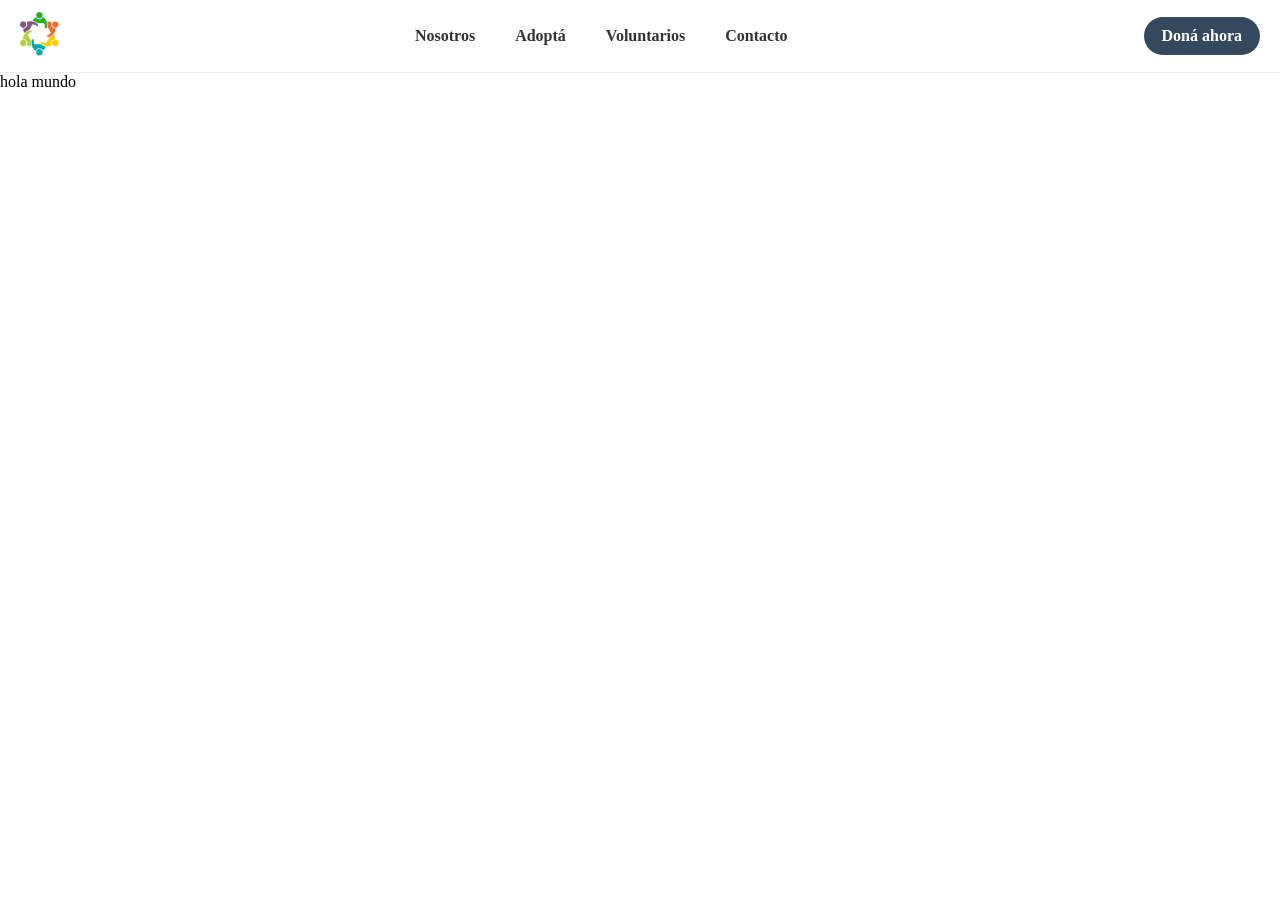
==== index.html @ ad878bfe "cambios menu" ====
<!DOCTYPE html>
<html lang="en">
<head>
    <meta charset="UTF-8">
    <meta name="viewport" content="width=device-width, initial-scale=1.0">
    <title>ONG</title>
    <link rel="stylesheet" href="componentes/menu-flex/styles.css">
</head>
<body>
    <div id="menu-root"></div>

    <main>
    hola mundo
        <!-- Contenido principal -->
    </main>

    <script type="module" src="componentes/menu-flex/menu.js"></script>
</body>
</html>
---- componentes/menu-flex/styles.css ----
* {
    margin: 0;
    padding: 0;
    box-sizing: border-box;
}

header nav {
    display: flex;
    align-items: center;
    justify-content: space-between;
    padding: 12px 20px;
    background-color: #ffffff;
    border-bottom: 1px solid #eee;
    position: relative;
    gap: 24px;
}

.menu-toggle {
    display: none;
    width: 44px;
    height: 44px;
    border: 0;
    background: transparent;
    padding: 0;
    cursor: pointer;
    align-items: center;
    justify-content: center;
    flex-direction: column;
    gap: 5px;
}

.menu-toggle span {
    display: block;
    width: 24px;
    height: 2px;
    background: #111;
    border-radius: 999px;
}

.menu-logo img {
    height: 44px;
}

.menu-spacer {
    display: none;
}

.menu-panel {
    display: flex;
    align-items: center;
    gap: 28px;
    margin-left: auto;
}

.menu-cta {
    margin-left: auto;
}

.menu-links {
    display: flex;
    gap: 28px;
    list-style: none;
    align-items: center;
}

.menu-links li a {
    text-decoration: none;
    color: #333;
    font-weight: 600;
    padding: 8px 6px;
}

.menu-cta .donate-btn {
    display: inline-block;
    background: #34495e;
    color: #fff;
    padding: 10px 18px;
    border-radius: 24px;
    text-decoration: none;
    font-weight: 600;
}

@media (max-width: 700px) {
    header nav {
        display: grid;
        grid-template-columns: 44px 1fr max-content;
        grid-template-areas:
            "toggle logo cta"
            "panel panel panel";
        align-items: center;
        gap: 0;
        padding: 10px 10px 8px;
    }

    .menu-toggle {
        display: inline-flex;
        grid-area: toggle;
    }

    .menu-logo {
        grid-area: logo;
        justify-self: center;
    }

    .menu-logo img {
        height: 40px;
    }

    .menu-spacer {
        display: none;
    }

    .menu-panel {
        grid-area: panel;
        display: none;
        width: 100%;
        margin-top: 12px;
        flex-direction: column;
        align-items: stretch;
        gap: 14px;
        padding-top: 12px;
        border-top: 1px solid #eee;
    }

    .menu-cta {
        grid-area: cta;
        margin-left: 0;
        justify-self: end;
        align-self: center;
        display: flex;
        align-items: center;
    }

    .menu-cta .donate-btn {
        min-width: 0;
    }

    .menu-open .menu-panel {
        display: flex;
    }

    .menu-links {
        flex-direction: column;
        align-items: stretch;
        gap: 8px;
    }

    .menu-links li a {
        display: block;
        padding: 10px 0;
    }

}

@media (min-width: 701px) {
    .menu-panel {
        display: flex !important;
    }
}
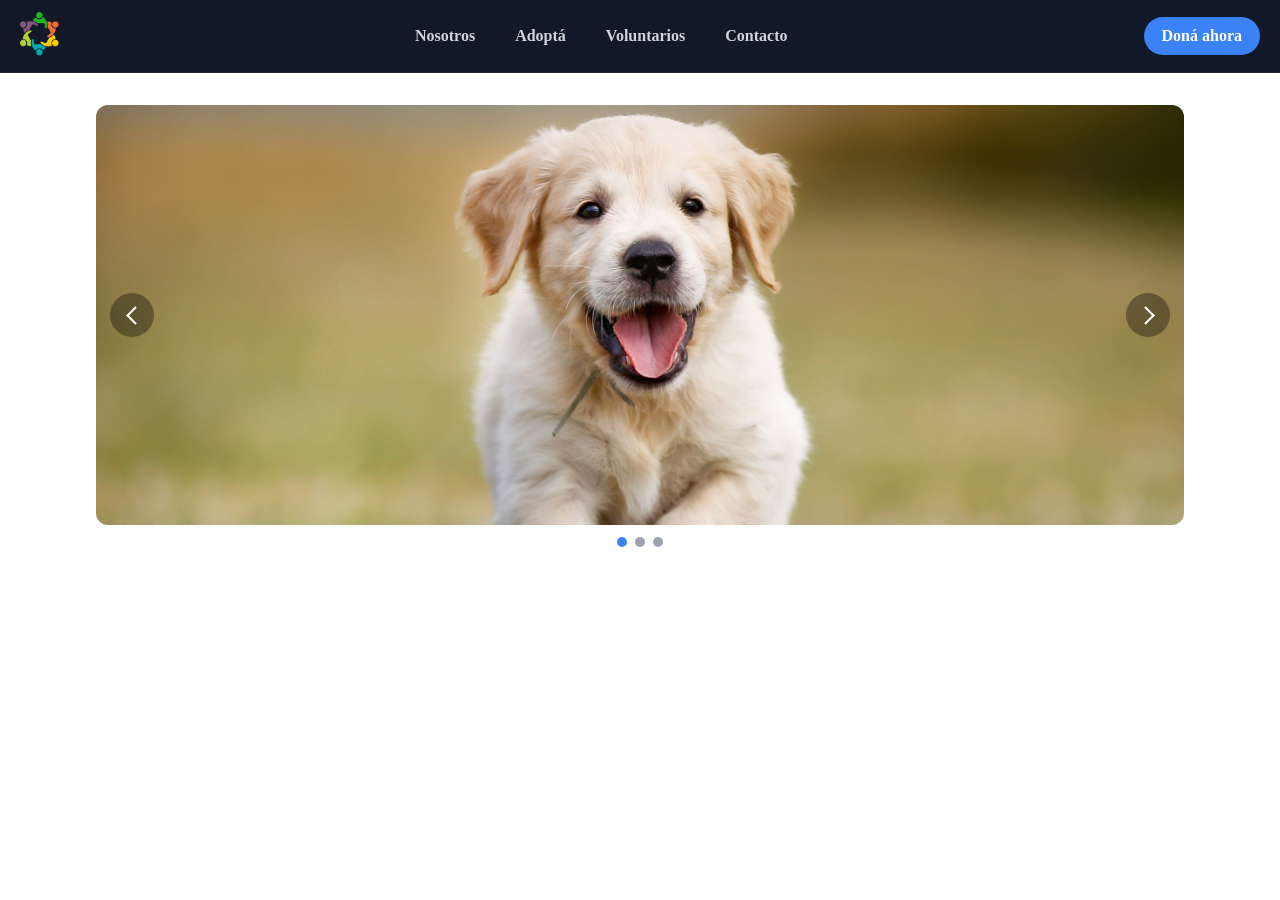
==== commit cfd607aa: "cambios carrousel" ====
--- a/index.html
+++ b/index.html
@@ -5,15 +5,16 @@
     <meta name="viewport" content="width=device-width, initial-scale=1.0">
     <title>ONG</title>
     <link rel="stylesheet" href="componentes/menu-flex/styles.css">
+    <link rel="stylesheet" href="componentes/carrousel/styles.css">
 </head>
 <body>
     <div id="menu-root"></div>
 
     <main>
-    hola mundo
-        <!-- Contenido principal -->
+        <div id="carrousel-root"></div>
     </main>
 
     <script type="module" src="componentes/menu-flex/menu.js"></script>
+    <script type="module" src="componentes/carrousel/carrousel.js"></script>
 </body>
 </html>
--- a/componentes/menu-flex/styles.css
+++ b/componentes/menu-flex/styles.css
@@ -2,6 +2,10 @@
     margin: 0;
     padding: 0;
     box-sizing: border-box;
+}
+
+header {
+    min-width: 275px;
 }
 
 header nav {
@@ -9,10 +13,11 @@
     align-items: center;
     justify-content: space-between;
     padding: 12px 20px;
-    background-color: #ffffff;
-    border-bottom: 1px solid #eee;
+    background-color: #111827;
+    border-bottom: 1px solid #1f2937;
     position: relative;
     gap: 24px;
+    min-width: 275px;
 }
 
 .menu-toggle {
@@ -33,7 +38,7 @@
     display: block;
     width: 24px;
     height: 2px;
-    background: #111;
+    background: #e5e7eb;
     border-radius: 999px;
 }
 
@@ -65,19 +70,29 @@
 
 .menu-links li a {
     text-decoration: none;
-    color: #333;
+    color: #d1d5db;
     font-weight: 600;
     padding: 8px 6px;
+    transition: color 0.2s;
+}
+
+.menu-links li a:hover {
+    color: #ffffff;
 }
 
 .menu-cta .donate-btn {
     display: inline-block;
-    background: #34495e;
+    background: #3b82f6;
     color: #fff;
     padding: 10px 18px;
     border-radius: 24px;
     text-decoration: none;
     font-weight: 600;
+    transition: background 0.2s;
+}
+
+.menu-cta .donate-btn:hover {
+    background: #2563eb;
 }
 
 @media (max-width: 700px) {
@@ -119,7 +134,7 @@
         align-items: stretch;
         gap: 14px;
         padding-top: 12px;
-        border-top: 1px solid #eee;
+        border-top: 1px solid #1f2937;
     }
 
     .menu-cta {
--- a/componentes/carrousel/styles.css
+++ b/componentes/carrousel/styles.css
@@ -0,0 +1,113 @@
+#carrousel-root {
+    width: 85%;
+    margin: 32px auto;
+}
+
+.carrousel-wrapper {
+    width: 100%;
+}
+
+.carrousel {
+    position: relative;
+    width: 100%;
+    overflow: hidden;
+    border-radius: 12px;
+}
+
+.carrousel-track {
+    display: grid;
+    width: 100%;
+}
+
+.carrousel-slide {
+    grid-area: 1 / 1;
+    opacity: 0;
+    transition: opacity 0.5s ease;
+    pointer-events: none;
+}
+
+.carrousel-slide.active {
+    opacity: 1;
+    pointer-events: auto;
+}
+
+.carrousel-slide img {
+    width: 100%;
+    height: 420px;
+    object-fit: cover;
+    display: block;
+}
+
+.carrousel-arrow {
+    position: absolute;
+    top: 50%;
+    transform: translateY(-50%);
+    z-index: 10;
+    background: rgba(0, 0, 0, 0.35);
+    border: none;
+    width: 44px;
+    height: 44px;
+    border-radius: 50%;
+    cursor: pointer;
+    display: flex;
+    align-items: center;
+    justify-content: center;
+    transition: background 0.2s;
+}
+
+.carrousel-arrow:hover {
+    background: rgba(0, 0, 0, 0.6);
+}
+
+.carrousel-arrow::before {
+    content: '';
+    display: block;
+    width: 11px;
+    height: 11px;
+    border-top: 2.5px solid #fff;
+    border-right: 2.5px solid #fff;
+}
+
+.carrousel-prev {
+    left: 14px;
+}
+
+.carrousel-prev::before {
+    transform: rotate(-135deg) translate(-2px, 2px);
+}
+
+.carrousel-next {
+    right: 14px;
+}
+
+.carrousel-next::before {
+    transform: rotate(45deg) translate(-2px, 2px);
+}
+
+.carrousel-dots {
+    display: flex;
+    justify-content: center;
+    gap: 8px;
+    padding: 12px 0 4px;
+}
+
+.carrousel-dot {
+    width: 10px;
+    height: 10px;
+    border-radius: 50%;
+    border: none;
+    background: #9ca3af;
+    cursor: pointer;
+    padding: 0;
+    transition: background 0.2s;
+}
+
+.carrousel-dot.active {
+    background: #3b82f6;
+}
+
+@media (max-width: 600px) {
+    .carrousel-slide img {
+        height: 220px;
+    }
+}
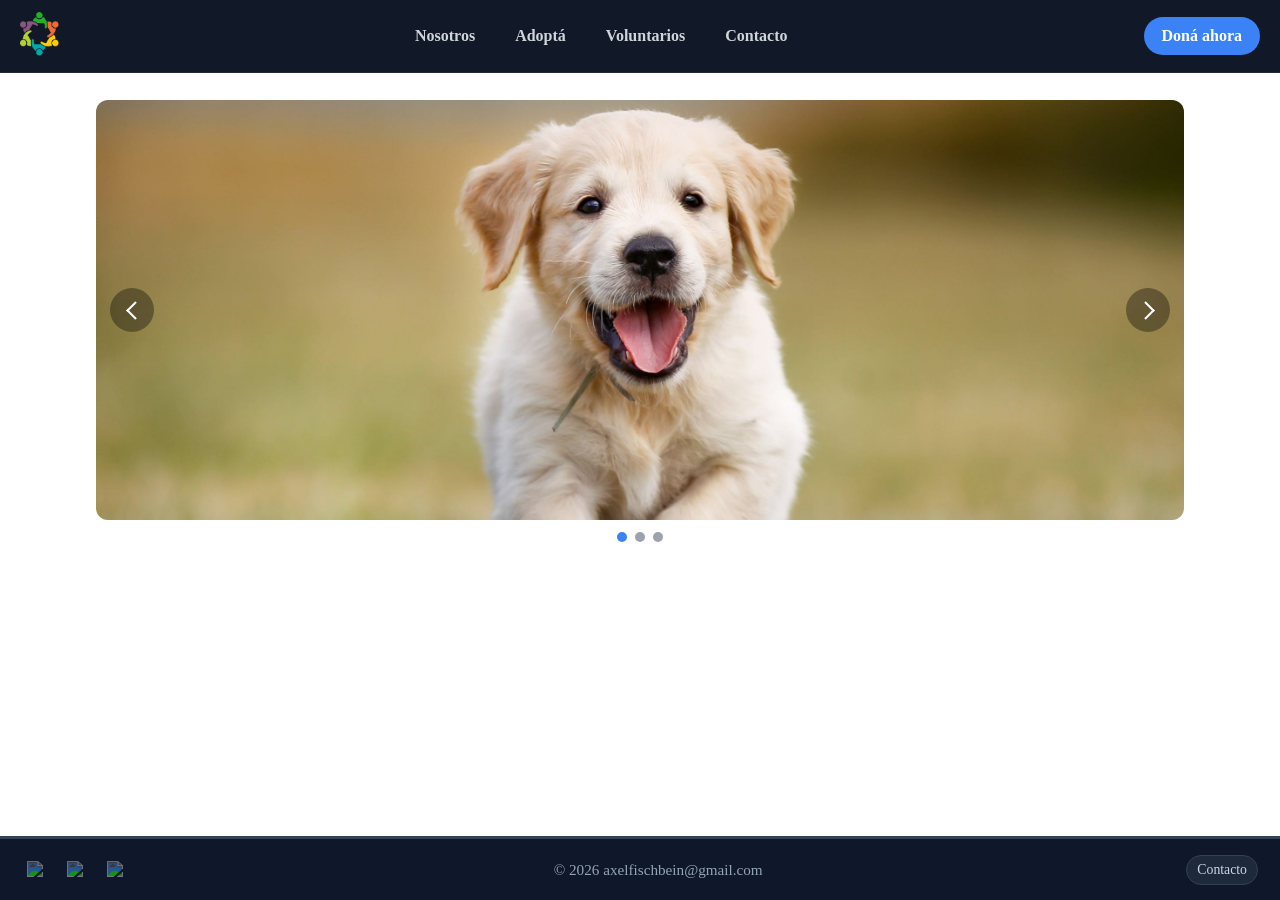
==== commit b613b52f: "cambios footer" ====
--- a/index.html
+++ b/index.html
@@ -6,6 +6,7 @@
     <title>ONG</title>
     <link rel="stylesheet" href="componentes/menu-flex/styles.css">
     <link rel="stylesheet" href="componentes/carrousel/styles.css">
+    <link rel="stylesheet" href="componentes/footer/styles.css">
 </head>
 <body>
     <div id="menu-root"></div>
@@ -14,7 +15,13 @@
         <div id="carrousel-root"></div>
     </main>
 
+    <div id="footer-root"></div>
+
     <script type="module" src="componentes/menu-flex/menu.js"></script>
     <script type="module" src="componentes/carrousel/carrousel.js"></script>
+    <script type="module">
+        import { renderFooter } from './componentes/footer/footer.js';
+        renderFooter('footer-root');
+    </script>
 </body>
 </html>
--- a/componentes/menu-flex/styles.css
+++ b/componentes/menu-flex/styles.css
@@ -4,7 +4,16 @@
     box-sizing: border-box;
 }
 
+body {
+    padding-top: 68px;
+}
+
 header {
+    position: fixed;
+    top: 0;
+    left: 0;
+    right: 0;
+    z-index: 1000;
     min-width: 275px;
 }
 
--- a/componentes/carrousel/styles.css
+++ b/componentes/carrousel/styles.css
@@ -1,6 +1,9 @@
 #carrousel-root {
-    width: 85%;
+    width: min(85%, calc(100% - 20px));
+    min-width: 300px;
+    min-width: min(275px, calc(100% - 20px));
     margin: 32px auto;
+
 }
 
 .carrousel-wrapper {
@@ -31,9 +34,15 @@
     pointer-events: auto;
 }
 
-.carrousel-slide img {
+.carrousel-slide picture {
+    display: block;
+    width: 100%;
+}
+
+.carrousel-slide picture img {
     width: 100%;
     height: 420px;
+    min-height: 250px;
     object-fit: cover;
     display: block;
 }
@@ -107,7 +116,7 @@
 }
 
 @media (max-width: 600px) {
-    .carrousel-slide img {
-        height: 220px;
+    .carrousel-slide picture img {
+        height: 250px;
     }
 }
--- a/componentes/footer/styles.css
+++ b/componentes/footer/styles.css
@@ -0,0 +1,98 @@
+.has-footer-bar {
+    min-height: 100vh;
+    display: flex;
+    flex-direction: column;
+}
+
+.has-footer-bar #footer-root {
+    margin-top: auto;
+    width: 100%;
+}
+
+.has-footer-bar.tabla-page,
+.has-footer-bar.about-page {
+    padding-bottom: 0;
+}
+
+.has-footer-bar.resultado {
+    min-height: 100vh;
+}
+
+.has-footer-bar.resultado #footer-root {
+    margin-top: auto;
+}
+
+.site-footer {
+    color: #cbd5e1;
+    background-color: #0f172a;
+}
+
+.footer-bottom {
+    position: static;
+    border-top: 3px solid #334155;
+    background-color: #0f172a;
+    min-height: 64px;
+    padding: 10px 22px;
+    display: flex;
+    flex-direction: row;
+    align-items: center;
+    justify-content: space-between;
+    gap: 12px;
+}
+
+.footer-social {
+    display: flex;
+    align-items: center;
+    gap: 12px;
+}
+
+.footer-social a {
+    text-decoration: none;
+    color: #94a3b8;
+    font-weight: 700;
+    width: 28px;
+    height: 28px;
+    display: inline-flex;
+    align-items: center;
+    justify-content: center;
+}
+
+.footer-social a img {
+    width: 18px;
+    height: 18px;
+    display: block;
+    filter: invert(80%) sepia(5%) saturate(500%) hue-rotate(180deg) brightness(95%) contrast(90%);
+}
+
+.footer-copy {
+    margin: 0;
+    text-align: center;
+    color: #94a3b8;
+    font-size: 0.95rem;
+}
+
+.footer-stores {
+    display: flex;
+    justify-content: flex-end;
+    align-items: center;
+    gap: 8px;
+}
+
+.footer-stores a {
+    text-decoration: none;
+    color: #cbd5e1;
+    font-size: 0.86rem;
+    border: 1px solid #334155;
+    border-radius: 999px;
+    padding: 6px 10px;
+    background-color: #1e293b;
+}
+
+@media (max-width: 700px) {
+    .footer-bottom {
+        flex-direction: column;
+        align-items: center;
+        text-align: center;
+        padding: 10px 12px 12px;
+    }
+}
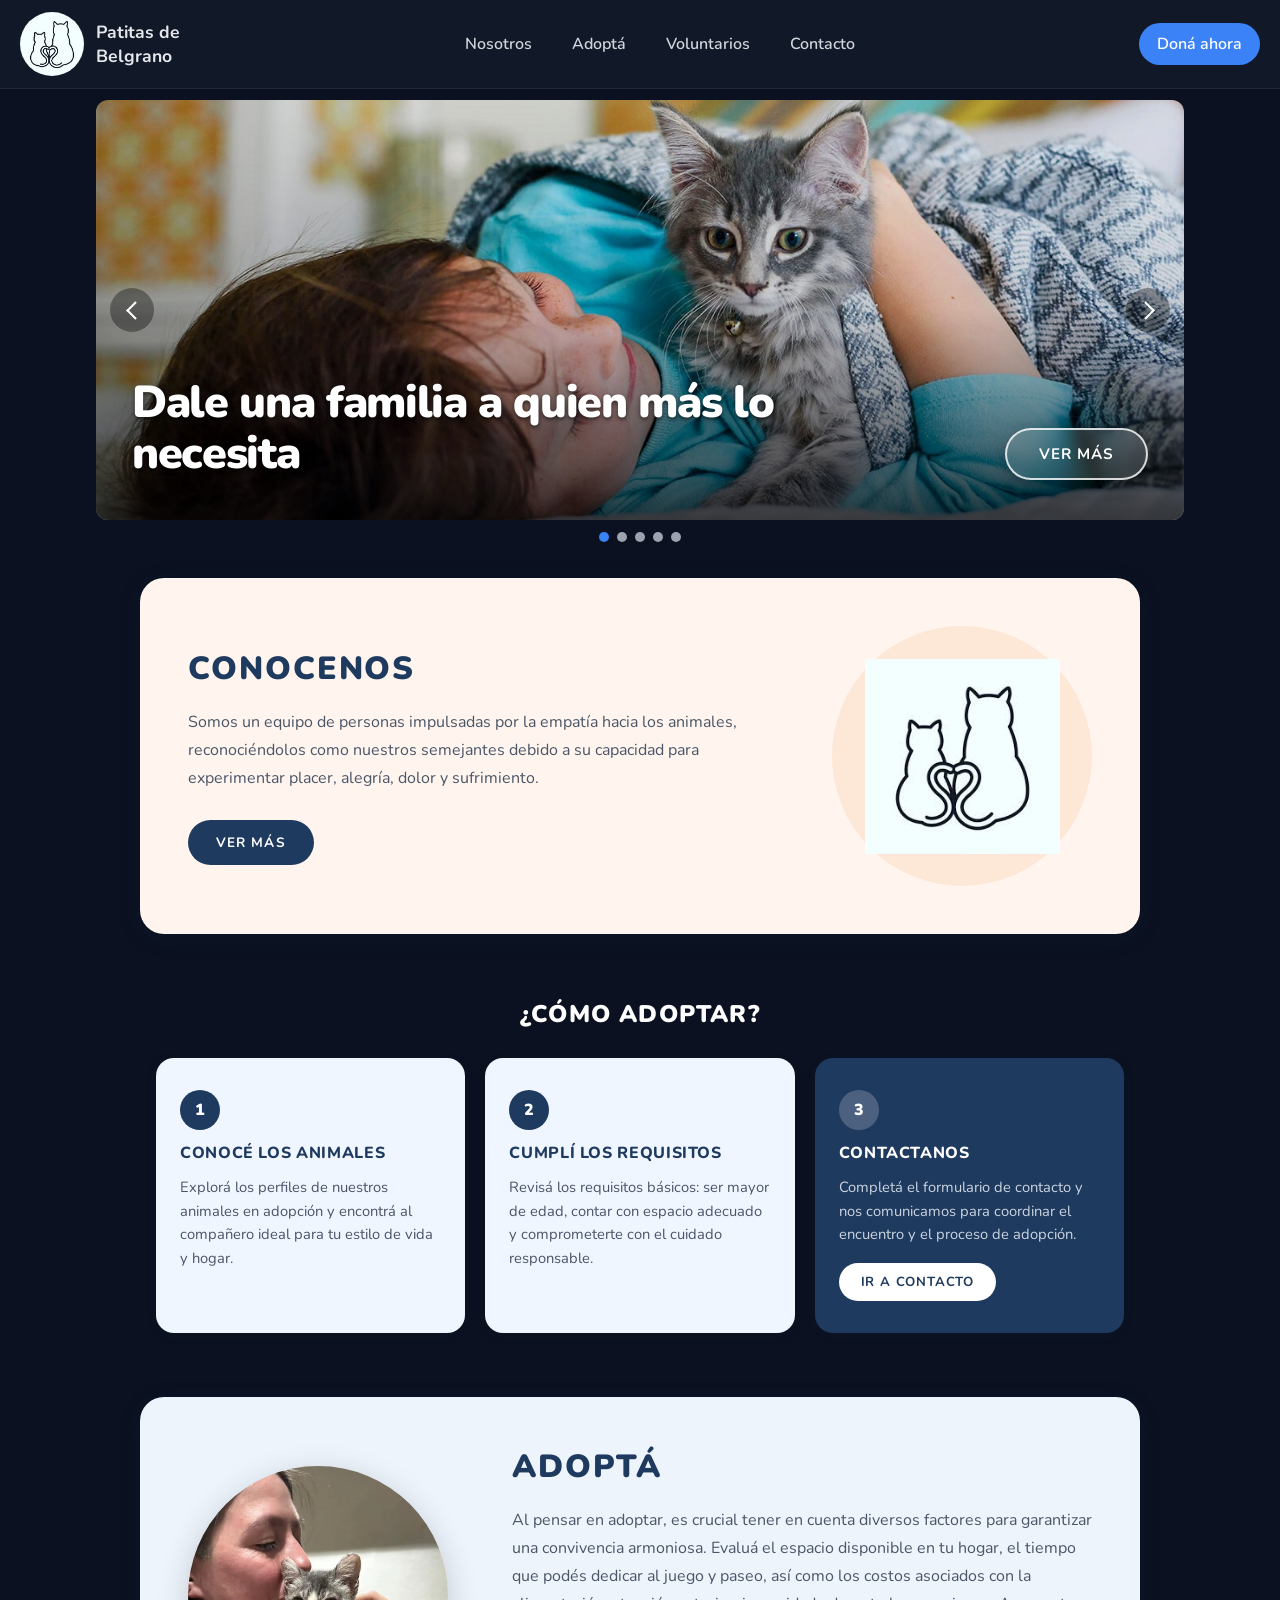
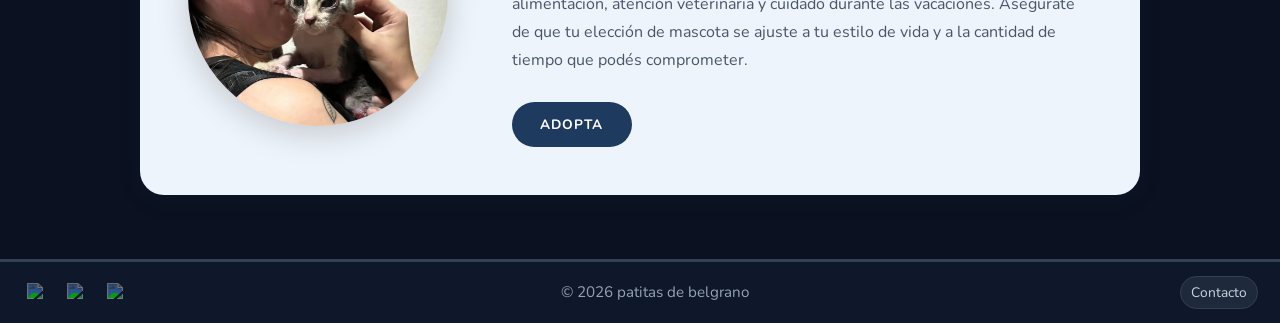
==== commit 78a78475: "cambios paginas" ====
--- a/index.html
+++ b/index.html
@@ -7,12 +7,424 @@
     <link rel="stylesheet" href="componentes/menu-flex/styles.css">
     <link rel="stylesheet" href="componentes/carrousel/styles.css">
     <link rel="stylesheet" href="componentes/footer/styles.css">
+    <style>
+        .adopta-hero {
+            max-width: 1000px;
+            margin: 64px auto;
+            padding: 48px;
+            display: grid;
+            grid-template-columns: auto 1fr;
+            gap: 64px;
+            align-items: center;
+            background: #eef4fb;
+            border-radius: 24px;
+            box-shadow: 0 4px 24px rgba(31, 58, 95, 0.10);
+        }
+
+        .adopta-hero__img-col {
+            display: flex;
+            flex-direction: column;
+            align-items: center;
+            gap: 20px;
+        }
+
+        .adopta-hero__img-col img {
+            width: 260px;
+            height: 260px;
+            border-radius: 50%;
+            object-fit: cover;
+            object-position: center;
+            box-shadow: 0 8px 32px rgba(0,0,0,0.18);
+        }
+
+        .adopta-hero__postulate {
+            display: inline-block;
+            background: #1f3a5f;
+            color: #fff;
+            text-decoration: none;
+            padding: 13px 28px;
+            border-radius: 999px;
+            font-weight: 700;
+            font-size: 0.85rem;
+            letter-spacing: 0.08em;
+            text-transform: uppercase;
+            transition: background 0.2s;
+            white-space: nowrap;
+        }
+
+        .adopta-hero__postulate:hover {
+            background: #2e5080;
+        }
+
+        .adopta-hero__content h2 {
+            margin: 0 0 18px;
+            color: #1f3a5f;
+            font-size: 2rem;
+            font-weight: 900;
+            letter-spacing: 0.06em;
+            text-transform: uppercase;
+        }
+
+        .adopta-hero__content p {
+            margin: 0 0 28px;
+            color: #4a5568;
+            font-size: 1rem;
+            line-height: 1.75;
+        }
+
+        .adopta-hero__actions {
+            display: flex;
+            gap: 16px;
+            flex-wrap: wrap;
+        }
+
+        .adopta-hero__btn {
+            display: inline-block;
+            background: #1f3a5f;
+            color: #fff;
+            text-decoration: none;
+            padding: 13px 24px;
+            border-radius: 999px;
+            font-weight: 700;
+            font-size: 0.82rem;
+            letter-spacing: 0.08em;
+            text-transform: uppercase;
+            transition: background 0.2s;
+        }
+
+        .adopta-hero__btn:hover {
+            background: #2e5080;
+        }
+
+        /* ── Pasos para adoptar ── */
+        .pasos-section {
+            max-width: 1000px;
+            margin: 48px auto 0;
+            padding: 0 16px;
+        }
+
+        .pasos-section__title {
+            text-align: center;
+            color: white;
+            font-size: 1.5rem;
+            font-weight: 900;
+            letter-spacing: 0.05em;
+            text-transform: uppercase;
+            margin: 0 0 28px;
+        }
+
+        .pasos-grid {
+            display: grid;
+            grid-template-columns: repeat(3, 1fr);
+            gap: 20px;
+        }
+
+        .paso-card {
+            background: #f0f6ff;
+            border-radius: 18px;
+            padding: 32px 24px;
+            display: flex;
+            flex-direction: column;
+            align-items: flex-start;
+            gap: 12px;
+            box-shadow: 0 2px 12px rgba(31, 58, 95, 0.08);
+        }
+
+        .paso-card--last {
+            background: #1f3a5f;
+        }
+
+        .paso-card__number {
+            width: 40px;
+            height: 40px;
+            border-radius: 50%;
+            background: #1f3a5f;
+            color: #fff;
+            font-weight: 900;
+            font-size: 1rem;
+            display: flex;
+            align-items: center;
+            justify-content: center;
+            flex-shrink: 0;
+        }
+
+        .paso-card--last .paso-card__number {
+            background: rgba(255,255,255,0.2);
+        }
+
+        .paso-card__title {
+            margin: 0;
+            color: #1f3a5f;
+            font-size: 1rem;
+            font-weight: 800;
+            text-transform: uppercase;
+            letter-spacing: 0.04em;
+        }
+
+        .paso-card--last .paso-card__title {
+            color: #fff;
+        }
+
+        .paso-card__text {
+            margin: 0;
+            color: #4a5568;
+            font-size: 0.92rem;
+            line-height: 1.6;
+            flex: 1;
+        }
+
+        .paso-card--last .paso-card__text {
+            color: #cbd5e1;
+        }
+
+        .paso-card__link {
+            display: inline-block;
+            background: #fff;
+            color: #1f3a5f;
+            text-decoration: none;
+            padding: 10px 22px;
+            border-radius: 999px;
+            font-weight: 700;
+            font-size: 0.82rem;
+            letter-spacing: 0.06em;
+            text-transform: uppercase;
+            transition: background 0.2s, color 0.2s;
+            margin-top: 4px;
+        }
+
+        .paso-card__link:hover {
+            background: #eef4fb;
+        }
+
+        @media (max-width: 700px) {
+            .pasos-grid {
+                grid-template-columns: 1fr;
+            }
+        }
+
+        @media (max-width: 700px) {
+            .adopta-hero {
+                grid-template-columns: 1fr;
+                text-align: center;
+                gap: 32px;
+                padding: 32px 24px;
+                margin: 32px 16px;
+            }
+
+            .adopta-hero__actions {
+                justify-content: center;
+            }
+        }
+
+        .conocenos-card {
+            max-width: 1000px;
+            margin: 0 auto 64px;
+            padding: 48px;
+            display: grid;
+            grid-template-columns: 1fr auto;
+            gap: 64px;
+            align-items: center;
+            background: #fff5ee;
+            border-radius: 24px;
+            box-shadow: 0 4px 24px rgba(31, 58, 95, 0.10);
+        }
+
+        .conocenos-card__content h2 {
+            margin: 0 0 18px;
+            color: #1f3a5f;
+            font-size: 2rem;
+            font-weight: 900;
+            letter-spacing: 0.06em;
+            text-transform: uppercase;
+        }
+
+        .conocenos-card__content p {
+            margin: 0 0 28px;
+            color: #4a5568;
+            font-size: 1rem;
+            line-height: 1.75;
+        }
+
+        .conocenos-card__btn {
+            display: inline-block;
+            background: #1f3a5f;
+            color: #fff;
+            text-decoration: none;
+            padding: 13px 28px;
+            border-radius: 999px;
+            font-weight: 700;
+            font-size: 0.85rem;
+            letter-spacing: 0.08em;
+            text-transform: uppercase;
+            transition: background 0.2s;
+        }
+
+        .conocenos-card__btn:hover {
+            background: #2e5080;
+        }
+
+        .conocenos-card__img-circle {
+            width: 260px;
+            height: 260px;
+            border-radius: 50%;
+            background: #fde8d8;
+            display: flex;
+            align-items: center;
+            justify-content: center;
+            flex-shrink: 0;
+        }
+
+        .conocenos-card__img-circle img {
+            width: 75%;
+            height: 75%;
+            object-fit: contain;
+        }
+
+        @media (max-width: 700px) {
+            .conocenos-card {
+                grid-template-columns: 1fr;
+                text-align: center;
+                gap: 32px;
+                padding: 32px 24px;
+                margin: 0 16px 48px;
+            }
+
+            .conocenos-card__img-circle {
+                margin: 0 auto;
+            }
+        }
+
+        .instagram-card {
+            max-width: 1000px;
+            margin: 0 auto 64px;
+            padding: 48px;
+            display: grid;
+            grid-template-columns: auto 1fr;
+            gap: 64px;
+            align-items: center;
+            background: linear-gradient(135deg, #fdf7f0 0%, #f5e6d3 100%);
+            border-radius: 24px;
+            box-shadow: 0 4px 24px rgba(31, 58, 95, 0.10);
+        }
+
+        .instagram-card__img-col {
+            display: flex;
+            flex-direction: column;
+            align-items: center;
+            gap: 20px;
+        }
+
+        .instagram-card__img-col img {
+            width: 200px;
+            height: 200px;
+            object-fit: contain;
+            filter: drop-shadow(0 4px 12px rgba(0,0,0,0.10));
+        }
+
+        .instagram-card__content h2 {
+            margin: 0 0 18px;
+            color: #1f3a5f;
+            font-size: 2rem;
+            font-weight: 900;
+            letter-spacing: 0.06em;
+            text-transform: uppercase;
+        }
+
+        .instagram-card__content p {
+            margin: 0 0 28px;
+            color: #4a5568;
+            font-size: 1rem;
+            line-height: 1.75;
+        }
+
+        .instagram-card__link {
+            display: inline-block;
+            background: linear-gradient(135deg, #667eea 0%, #764ba2 100%);
+            color: #fff;
+            text-decoration: none;
+            padding: 13px 28px;
+            border-radius: 999px;
+            font-weight: 700;
+            font-size: 0.85rem;
+            letter-spacing: 0.08em;
+            text-transform: uppercase;
+            transition: transform 0.2s, box-shadow 0.2s;
+            box-shadow: 0 4px 12px rgba(102, 126, 234, 0.30);
+        }
+
+        .instagram-card__link:hover {
+            transform: translateY(-2px);
+            box-shadow: 0 6px 16px rgba(102, 126, 234, 0.40);
+        }
+
+        @media (max-width: 700px) {
+            .instagram-card {
+                grid-template-columns: 1fr;
+                text-align: center;
+                gap: 32px;
+                padding: 32px 24px;
+                margin: 0 16px 48px;
+            }
+
+            .instagram-card__img-col {
+                order: -1;
+            }
+        }
+    </style>
 </head>
 <body>
     <div id="menu-root"></div>
 
     <main>
         <div id="carrousel-root"></div>
+
+                <section class="conocenos-card">
+            <div class="conocenos-card__content">
+                <h2>Conocenos</h2>
+                <p>Somos un equipo de personas impulsadas por la empatía hacia los animales, reconociéndolos como nuestros semejantes debido a su capacidad para experimentar placer, alegría, dolor y sufrimiento.</p>
+                <a href="paginas/nosotros.html" class="conocenos-card__btn">Ver más</a>
+            </div>
+            <div class="conocenos-card__img-circle">
+                <img src="componentes/menu-flex/logo.png" alt="Logo Proyecto 4 Patas">
+            </div>
+        </section>
+
+        <section class="pasos-section">
+            <h2 class="pasos-section__title">¿Cómo adoptar?</h2>
+            <div class="pasos-grid">
+                <div class="paso-card">
+                    <div class="paso-card__number">1</div>
+                    <h3 class="paso-card__title">Conocé los animales</h3>
+                    <p class="paso-card__text">Explorá los perfiles de nuestros animales en adopción y encontrá al compañero ideal para tu estilo de vida y hogar.</p>
+                </div>
+                <div class="paso-card">
+                    <div class="paso-card__number">2</div>
+                    <h3 class="paso-card__title">Cumplí los requisitos</h3>
+                    <p class="paso-card__text">Revisá los requisitos básicos: ser mayor de edad, contar con espacio adecuado y comprometerte con el cuidado responsable.</p>
+                </div>
+                <div class="paso-card paso-card--last">
+                    <div class="paso-card__number">3</div>
+                    <h3 class="paso-card__title">Contactanos</h3>
+                    <p class="paso-card__text">Completá el formulario de contacto y nos comunicamos para coordinar el encuentro y el proceso de adopción.</p>
+                    <a href="paginas/contacto.html" class="paso-card__link">Ir a contacto</a>
+                </div>
+            </div>
+        </section>
+
+        <section class="adopta-hero">
+            <div class="adopta-hero__img-col">
+                <img src="componentes/img/adopta.jpg" alt="Persona abrazando a un perro rescatado">
+                
+            </div>
+            <div class="adopta-hero__content">
+                <h2>Adoptá</h2>
+                <p>Al pensar en adoptar, es crucial tener en cuenta diversos factores para garantizar una convivencia armoniosa. Evaluá el espacio disponible en tu hogar, el tiempo que podés dedicar al juego y paseo, así como los costos asociados con la alimentación, atención veterinaria y cuidado durante las vacaciones. Asegurate de que tu elección de mascota se ajuste a tu estilo de vida y a la cantidad de tiempo que podés comprometer.</p>
+                <div class="adopta-hero__actions">
+            </div>
+            <a href="paginas/adopta.html" class="adopta-hero__postulate">Adopta</a>
+            </div>
+        </section>
+
     </main>
 
     <div id="footer-root"></div>
--- a/componentes/menu-flex/styles.css
+++ b/componentes/menu-flex/styles.css
@@ -1,11 +1,15 @@
+@import url('https://fonts.googleapis.com/css2?family=Nunito:wght@400;600;700;800;900&display=swap');
+
 * {
     margin: 0;
     padding: 0;
     box-sizing: border-box;
+    font-family: 'Nunito', sans-serif;
 }
 
 body {
     padding-top: 68px;
+    background-color: #0b1120;
 }
 
 header {
@@ -51,8 +55,31 @@
     border-radius: 999px;
 }
 
+.menu-logo {
+    display: flex;
+    align-items: center;
+    gap: 12px;
+}
+
+.menu-logo a {
+    display: flex;
+    align-items: center;
+    gap: 12px;
+    text-decoration: none;
+}
+
 .menu-logo img {
-    height: 44px;
+    height: 64px;
+    width: 64px;
+    border-radius: 50%;
+    object-fit: cover;
+}
+
+.menu-name {
+    color: #e5e7eb;
+    font-weight: 700;
+    font-size: 1.1rem;
+    display: block;
 }
 
 .menu-spacer {
@@ -128,6 +155,13 @@
 
     .menu-logo img {
         height: 40px;
+        width: 40px;
+        border-radius: 50%;
+        object-fit: cover;
+    }
+
+    .menu-name {
+        display: none;
     }
 
     .menu-spacer {
--- a/componentes/carrousel/styles.css
+++ b/componentes/carrousel/styles.css
@@ -27,6 +27,7 @@
     opacity: 0;
     transition: opacity 0.5s ease;
     pointer-events: none;
+    position: relative;
 }
 
 .carrousel-slide.active {
@@ -45,6 +46,56 @@
     min-height: 250px;
     object-fit: cover;
     display: block;
+}
+
+.carrousel-caption {
+    position: absolute;
+    inset: 0;
+    display: flex;
+    flex-direction: row;
+    align-items: flex-end;
+    justify-content: space-between;
+    gap: 24px;
+    padding: 40px 36px;
+    background: linear-gradient(to top, rgba(0,0,0,0.75) 0%, rgba(0,0,0,0.15) 50%, transparent 100%);
+}
+
+.carrousel-caption h1 {
+    margin: 0;
+    color: #fff;
+    font-size: clamp(1.6rem, 4vw, 2.8rem);
+    font-weight: 900;
+    line-height: 1.15;
+    letter-spacing: -0.03em;
+    text-shadow:
+        0 2px 4px rgba(0,0,0,0.6),
+        0 8px 32px rgba(0,0,0,0.4);
+    max-width: 680px;
+}
+
+.carrousel-caption__btn {
+    display: inline-block;
+    flex-shrink: 0;
+    align-self: flex-end;
+    background: rgba(255, 255, 255, 0.15);
+    color: #fff;
+    text-decoration: none;
+    padding: 14px 32px;
+    border-radius: 999px;
+    font-weight: 700;
+    font-size: 0.95rem;
+    letter-spacing: 0.07em;
+    text-transform: uppercase;
+    border: 2px solid rgba(255, 255, 255, 0.8);
+    backdrop-filter: blur(6px);
+    box-shadow: 0 4px 16px rgba(0, 0, 0, 0.25);
+    transition: background 0.2s, transform 0.2s, box-shadow 0.2s;
+}
+
+.carrousel-caption__btn:hover {
+    background: rgba(255, 255, 255, 0.30);
+    transform: translateY(-3px);
+    box-shadow: 0 8px 24px rgba(0, 0, 0, 0.35);
 }
 
 .carrousel-arrow {
@@ -119,4 +170,13 @@
     .carrousel-slide picture img {
         height: 250px;
     }
+
+    .carrousel-caption h1 {
+        font-size: 1.3rem;
+    }
+
+    .carrousel-caption {
+        padding: 24px 20px;
+        gap: 12px;
+    }
 }
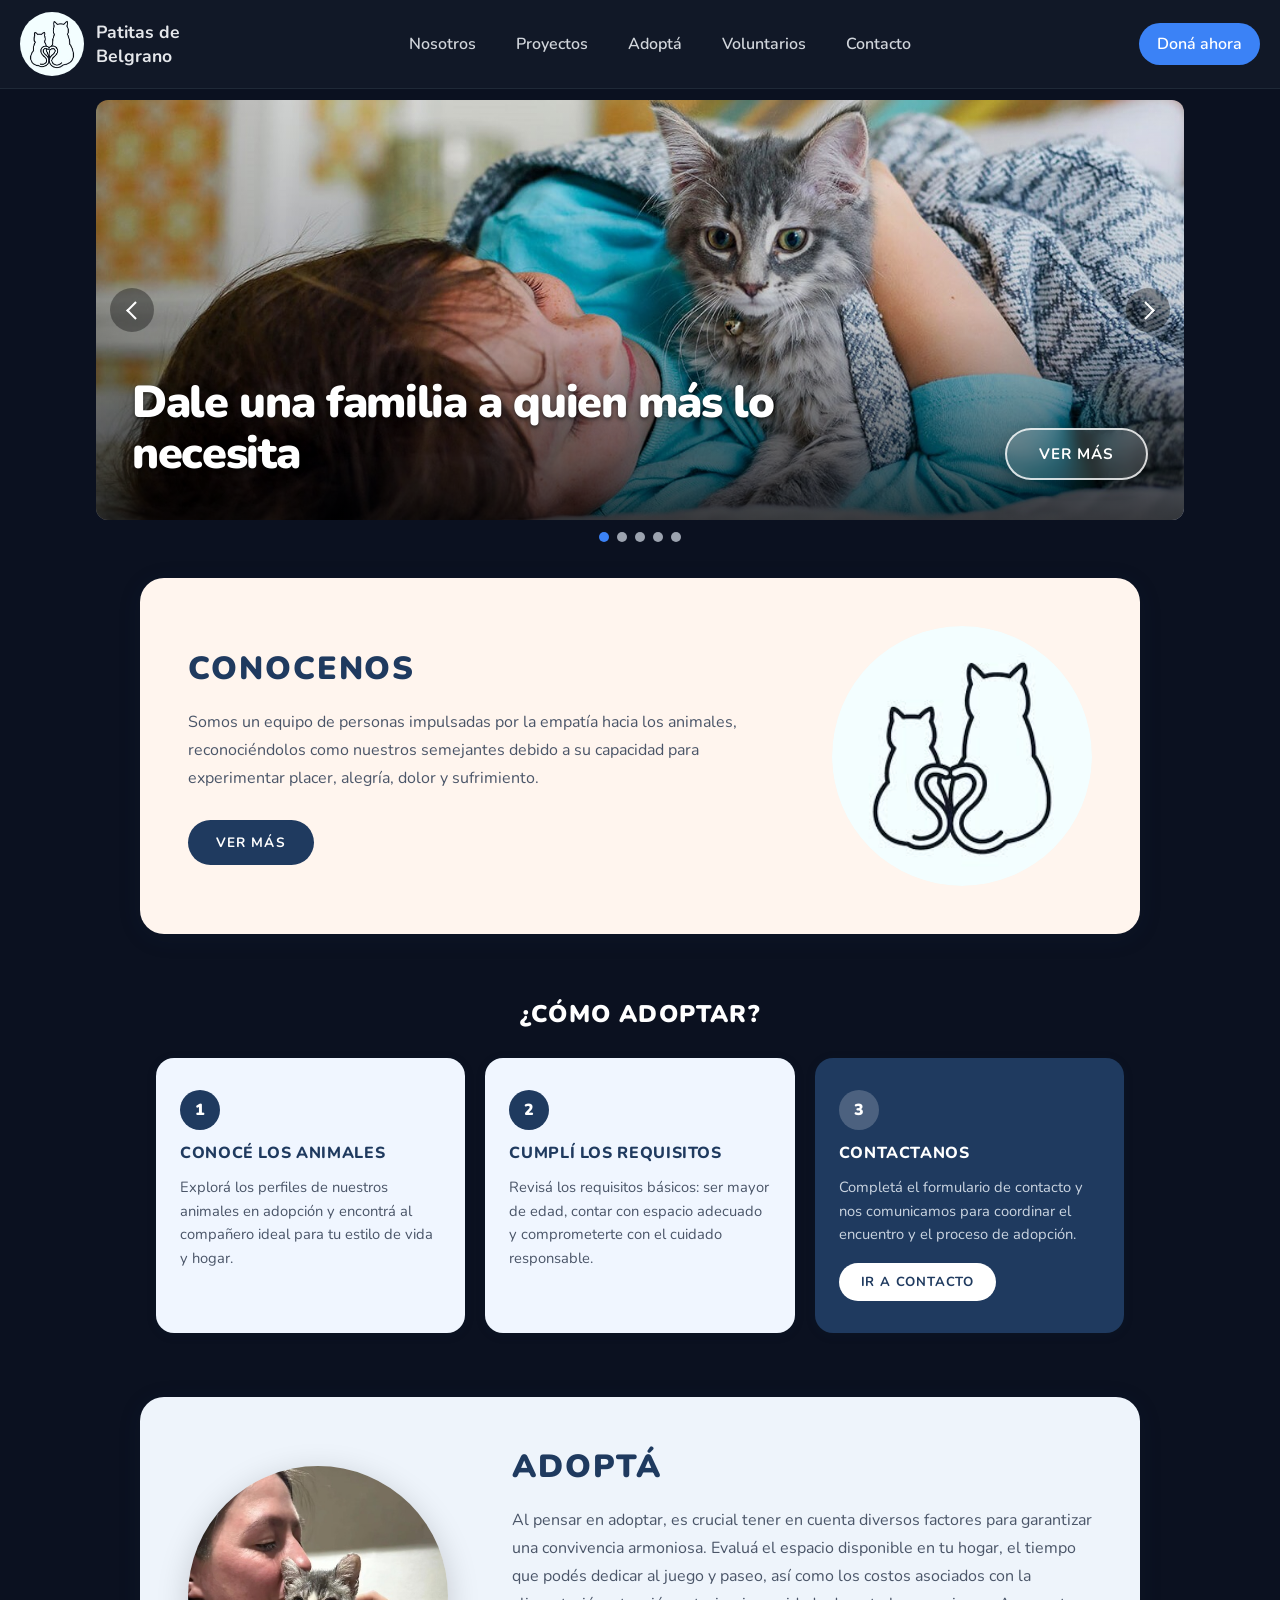
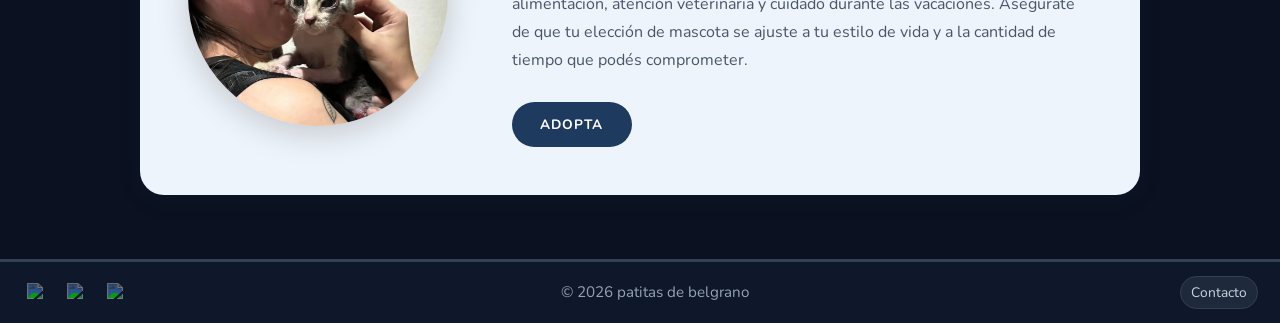
==== commit 5bf2cb50: "cambios proyectos" ====
--- a/index.html
+++ b/index.html
@@ -267,17 +267,15 @@
             width: 260px;
             height: 260px;
             border-radius: 50%;
-            background: #fde8d8;
-            display: flex;
-            align-items: center;
-            justify-content: center;
+            overflow: hidden;
             flex-shrink: 0;
         }
 
         .conocenos-card__img-circle img {
-            width: 75%;
-            height: 75%;
-            object-fit: contain;
+            width: 100%;
+            height: 100%;
+            object-fit: cover;
+            border-radius: 50%;
         }
 
         @media (max-width: 700px) {
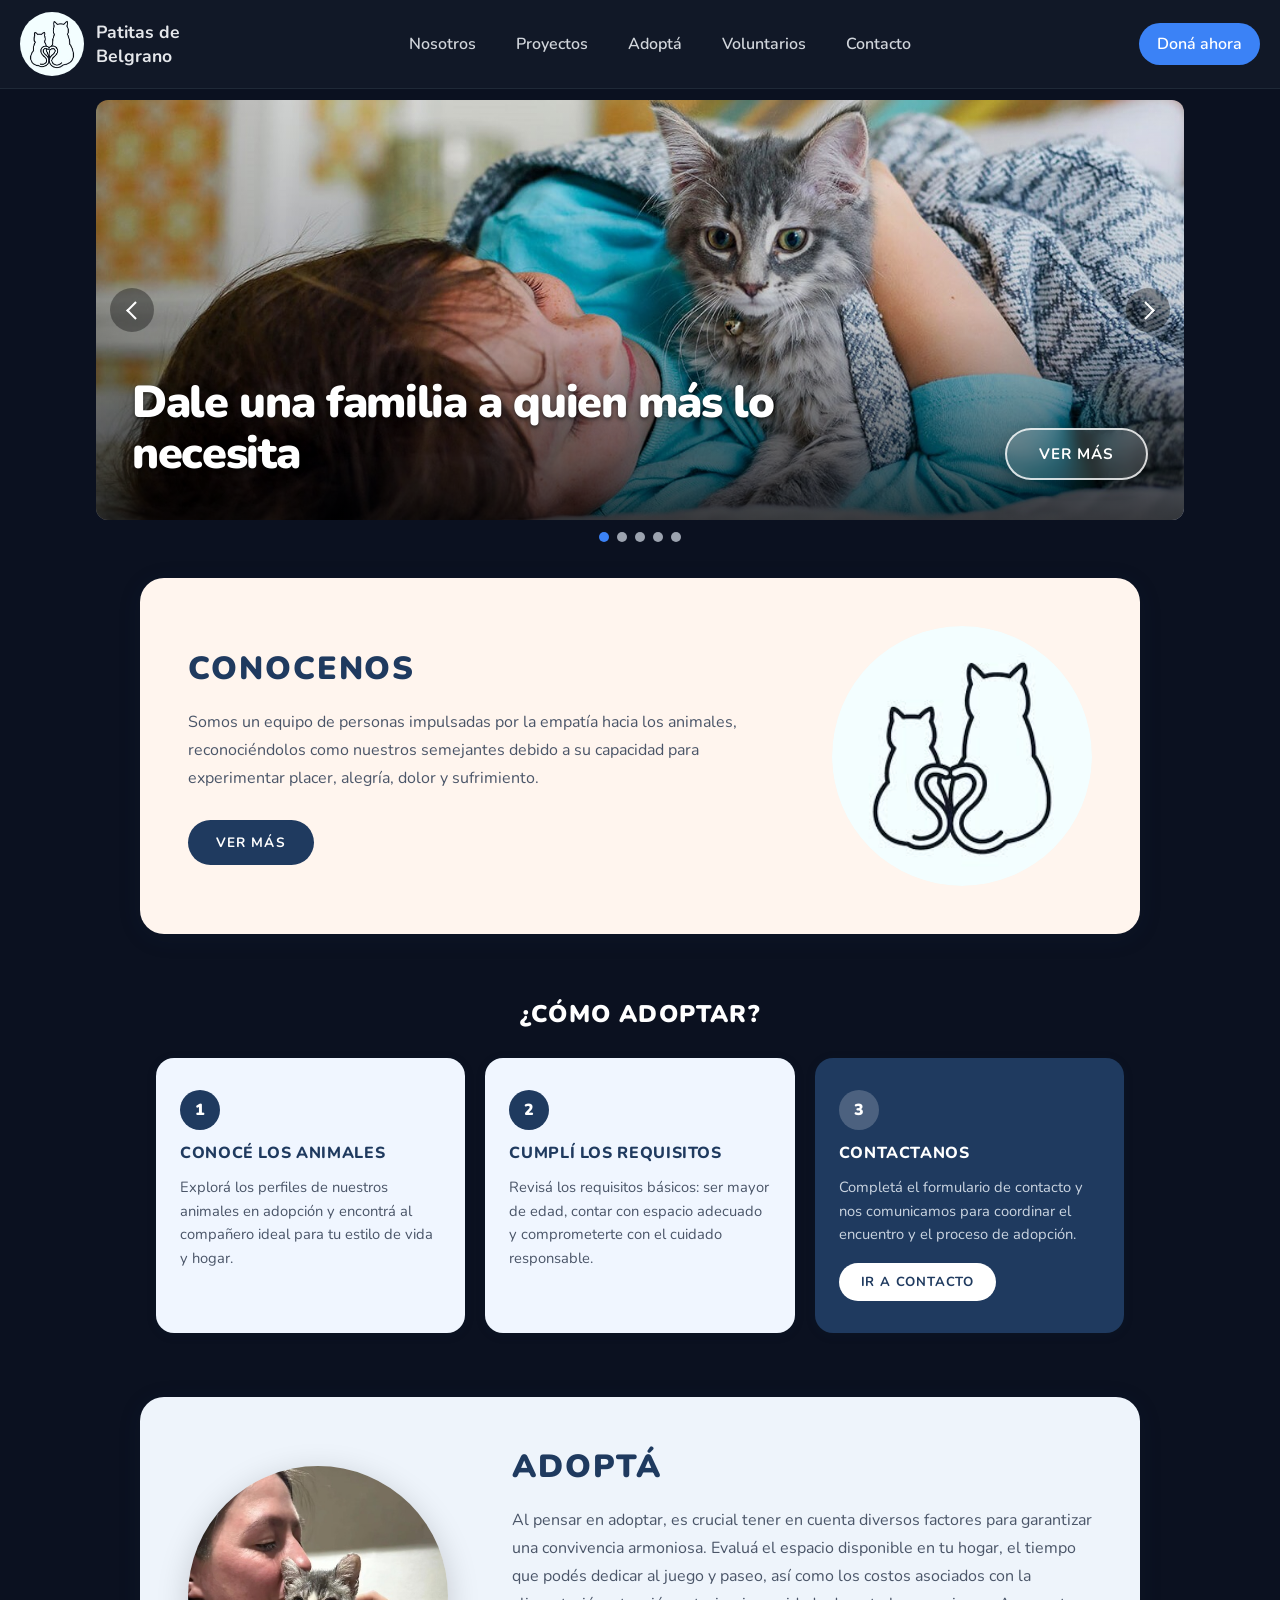
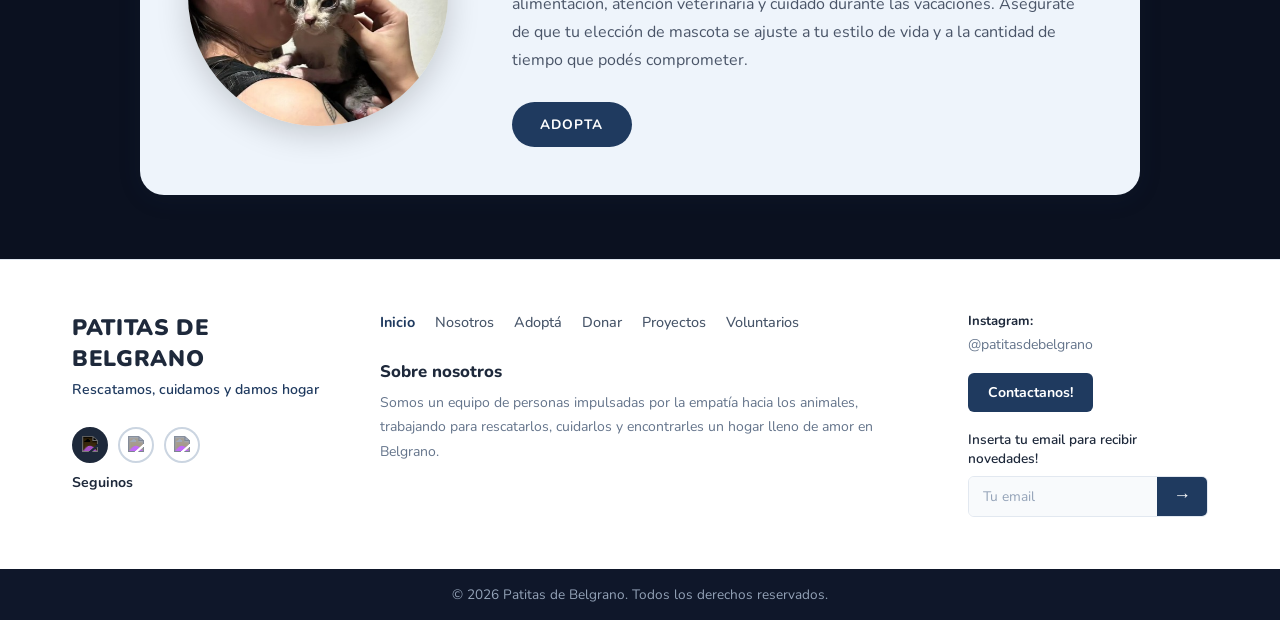
==== commit ec9079b8: "cambios email.js" ====
--- a/index.html
+++ b/index.html
@@ -433,5 +433,6 @@
         import { renderFooter } from './componentes/footer/footer.js';
         renderFooter('footer-root');
     </script>
+    <script type="module" src="scripts/sendemail.js"></script>
 </body>
 </html>
--- a/componentes/footer/styles.css
+++ b/componentes/footer/styles.css
@@ -22,77 +22,350 @@
     margin-top: auto;
 }
 
+/* ── Footer ── */
 .site-footer {
-    color: #cbd5e1;
-    background-color: #0f172a;
-}
-
-.footer-bottom {
-    position: static;
-    border-top: 3px solid #334155;
-    background-color: #0f172a;
-    min-height: 64px;
-    padding: 10px 22px;
-    display: flex;
-    flex-direction: row;
-    align-items: center;
-    justify-content: space-between;
-    gap: 12px;
-}
-
-.footer-social {
-    display: flex;
-    align-items: center;
-    gap: 12px;
-}
-
-.footer-social a {
-    text-decoration: none;
-    color: #94a3b8;
-    font-weight: 700;
-    width: 28px;
-    height: 28px;
+    background: #ffffff;
+    color: #1e293b;
+    border-top: 1px solid #e2e8f0;
+}
+
+.footer-main {
+    max-width: 1200px;
+    margin: 0 auto;
+    padding: 52px 32px;
+    display: grid;
+    grid-template-columns: 260px 1fr 240px;
+    gap: 48px;
+    align-items: start;
+}
+
+/* ── Brand column ── */
+.footer-brand-name {
+    font-size: 1.4rem;
+    font-weight: 900;
+    letter-spacing: 0.03em;
+    text-transform: uppercase;
+    margin: 0 0 6px;
+    color: #1e293b;
+}
+
+.footer-tagline {
+    color: #1f3a5f;
+    font-weight: 600;
+    font-size: 0.88rem;
+    margin: 0 0 28px;
+}
+
+.footer-social-row {
+    display: flex;
+    gap: 10px;
+    margin-bottom: 10px;
+}
+
+.footer-social-icon {
+    width: 36px;
+    height: 36px;
+    border-radius: 50%;
+    border: 2px solid #cbd5e1;
+    background: transparent;
     display: inline-flex;
     align-items: center;
     justify-content: center;
-}
-
-.footer-social a img {
-    width: 18px;
-    height: 18px;
+    text-decoration: none;
+    transition: border-color 0.2s, background 0.2s;
+}
+
+.footer-social-icon--filled {
+    background: #1e293b;
+    border-color: #1e293b;
+}
+
+.footer-social-icon img {
+    width: 17px;
+    height: 17px;
     display: block;
-    filter: invert(80%) sepia(5%) saturate(500%) hue-rotate(180deg) brightness(95%) contrast(90%);
-}
-
-.footer-copy {
+    filter: invert(35%) sepia(10%) saturate(400%) hue-rotate(180deg);
+}
+
+.footer-social-icon--filled img {
+    filter: invert(1);
+}
+
+.footer-social-icon:hover {
+    background: #1f3a5f;
+    border-color: #1f3a5f;
+}
+
+.footer-social-icon:hover img {
+    filter: invert(1);
+}
+
+.footer-follow-label {
+    font-weight: 700;
+    font-size: 0.88rem;
+    color: #1e293b;
     margin: 0;
+}
+
+/* ── Nav column ── */
+.footer-nav-links {
+    display: flex;
+    flex-wrap: wrap;
+    gap: 6px 20px;
+    margin-bottom: 28px;
+}
+
+.footer-nav-links a {
+    text-decoration: none;
+    color: #475569;
+    font-size: 0.9rem;
+    font-weight: 500;
+    transition: color 0.2s;
+}
+
+.footer-nav-links a:first-child {
+    color: #1f3a5f;
+    font-weight: 700;
+}
+
+.footer-nav-links a:hover {
+    color: #1f3a5f;
+    font-weight: 600;
+}
+
+.footer-about-title {
+    font-size: 1.05rem;
+    font-weight: 800;
+    margin: 0 0 8px;
+    color: #1e293b;
+}
+
+.footer-about-text {
+    color: #64748b;
+    font-size: 0.875rem;
+    line-height: 1.75;
+    margin: 0;
+}
+
+/* ── Contact column ── */
+.footer-contact-item {
+    margin-bottom: 18px;
+}
+
+.footer-contact-label {
+    display: block;
+    font-weight: 700;
+    font-size: 0.82rem;
+    color: #1e293b;
+    margin-bottom: 3px;
+}
+
+.footer-contact-item a {
+    color: #64748b;
+    text-decoration: none;
+    font-size: 0.88rem;
+    transition: color 0.2s;
+}
+
+.footer-contact-item a:hover {
+    color: #1f3a5f;
+}
+
+.footer-contact-top {
+    display: flex;
+    flex-direction: column;
+    align-items: flex-start;
+    width: 100%;
+    margin-bottom: 18px;
+}
+
+.footer-contact-btn {
+    display: inline-block;
+    margin-bottom: 0;
+    padding: 10px 20px;
+    background: #1f3a5f;
+    color: #ffffff;
+    text-decoration: none;
+    font-size: 0.88rem;
+    font-weight: 700;
+    border-radius: 6px;
+    transition: background 0.2s, transform 0.15s;
+}
+
+.footer-contact-btn:hover {
+    background: #2e5080;
+    transform: translateY(-1px);
+}
+
+.footer-newsletter-label {
+    font-size: 0.85rem;
+    font-weight: 600;
+    color: #1e293b;
+    margin: 0 0 8px;
+}
+
+.footer-newsletter {
+    display: flex;
+    margin-top: 8px;
+    border: 1px solid #e2e8f0;
+    border-radius: 6px;
+    overflow: hidden;
+}
+
+.footer-newsletter-input {
+    flex: 1;
+    border: none;
+    padding: 10px 14px;
+    font-size: 0.86rem;
+    background: #f8fafc;
+    color: #1e293b;
+    outline: none;
+    min-width: 0;
+}
+
+.footer-newsletter-input::placeholder {
+    color: #94a3b8;
+}
+
+.footer-newsletter-btn {
+    background: #1f3a5f;
+    color: #fff;
+    border: none;
+    padding: 10px 16px;
+    cursor: pointer;
+    font-size: 1.1rem;
+    line-height: 1;
+    transition: background 0.2s;
+    flex-shrink: 0;
+}
+
+.footer-newsletter-btn:hover {
+    background: #2e5080;
+}
+
+/* ── Bottom bar ── */
+.footer-bar {
+    background: #0f172a;
+    color: #94a3b8;
     text-align: center;
-    color: #94a3b8;
-    font-size: 0.95rem;
-}
-
-.footer-stores {
-    display: flex;
-    justify-content: flex-end;
-    align-items: center;
-    gap: 8px;
-}
-
-.footer-stores a {
-    text-decoration: none;
-    color: #cbd5e1;
-    font-size: 0.86rem;
-    border: 1px solid #334155;
-    border-radius: 999px;
-    padding: 6px 10px;
-    background-color: #1e293b;
-}
-
-@media (max-width: 700px) {
-    .footer-bottom {
-        flex-direction: column;
+    padding: 16px 32px;
+    font-size: 0.85rem;
+}
+
+.footer-bar p {
+    margin: 0;
+}
+
+/* ── Responsive ── */
+@media (max-width: 900px) {
+    .footer-main {
+        grid-template-columns: 1fr;
+        padding: 24px 24px 20px;
+        gap: 0;
+    }
+
+    /* Brand: una sola fila compacta */
+    .footer-col--brand {
+        display: flex;
+        flex-direction: row;
         align-items: center;
-        text-align: center;
-        padding: 10px 12px 12px;
+        gap: 16px;
+        padding-bottom: 16px;
+        border-bottom: 1px solid #e2e8f0;
+        margin-bottom: 16px;
+    }
+
+    .footer-brand-text {
+        flex: 1;
+        min-width: 0;
+    }
+
+    .footer-brand-name {
+        font-size: 1rem;
+        margin: 0 0 2px;
+        white-space: nowrap;
+        overflow: hidden;
+        text-overflow: ellipsis;
+    }
+
+    .footer-tagline {
+        font-size: 0.78rem;
+        margin: 0;
+    }
+
+    .footer-social-row {
+        margin-bottom: 0;
+        flex-shrink: 0;
+    }
+
+    .footer-social-icon {
+        width: 28px;
+        height: 28px;
+    }
+
+    .footer-social-icon img {
+        width: 13px;
+        height: 13px;
+    }
+
+    .footer-follow-label {
+        display: none;
+    }
+
+    /* Nav: links todos en una fila que wrappea + ocultar "Sobre nosotros" */
+    .footer-col--nav {
+        padding-bottom: 16px;
+        border-bottom: 1px solid #e2e8f0;
+        margin-bottom: 16px;
+    }
+
+    .footer-nav-links {
+        display: flex;
+        flex-wrap: wrap;
+        gap: 6px 12px;
+        margin-bottom: 0;
+    }
+
+    .footer-nav-links a {
+        font-size: 0.82rem;
+    }
+
+    .footer-about-block {
+        display: none;
+    }
+
+    .footer-col--contact {
+        display: flex;
+        flex-wrap: wrap;
+        gap: 8px 24px;
+        align-items: center;
+    }
+
+    .footer-contact-top {
+        flex-direction: row;
+        justify-content: space-between;
+        align-items: center;
+    }
+
+    .footer-newsletter-label {
+        flex-basis: 100%;
+        margin: 4px 0 0;
+    }
+
+    .footer-contact-item {
+        margin-bottom: 10px;
+    }
+
+    .footer-contact-label {
+        font-size: 0.75rem;
+    }
+
+    .footer-contact-item a {
+        font-size: 0.8rem;
+    }
+
+    .footer-newsletter {
+        width: 100%;
+        margin-top: 0;
     }
 }
